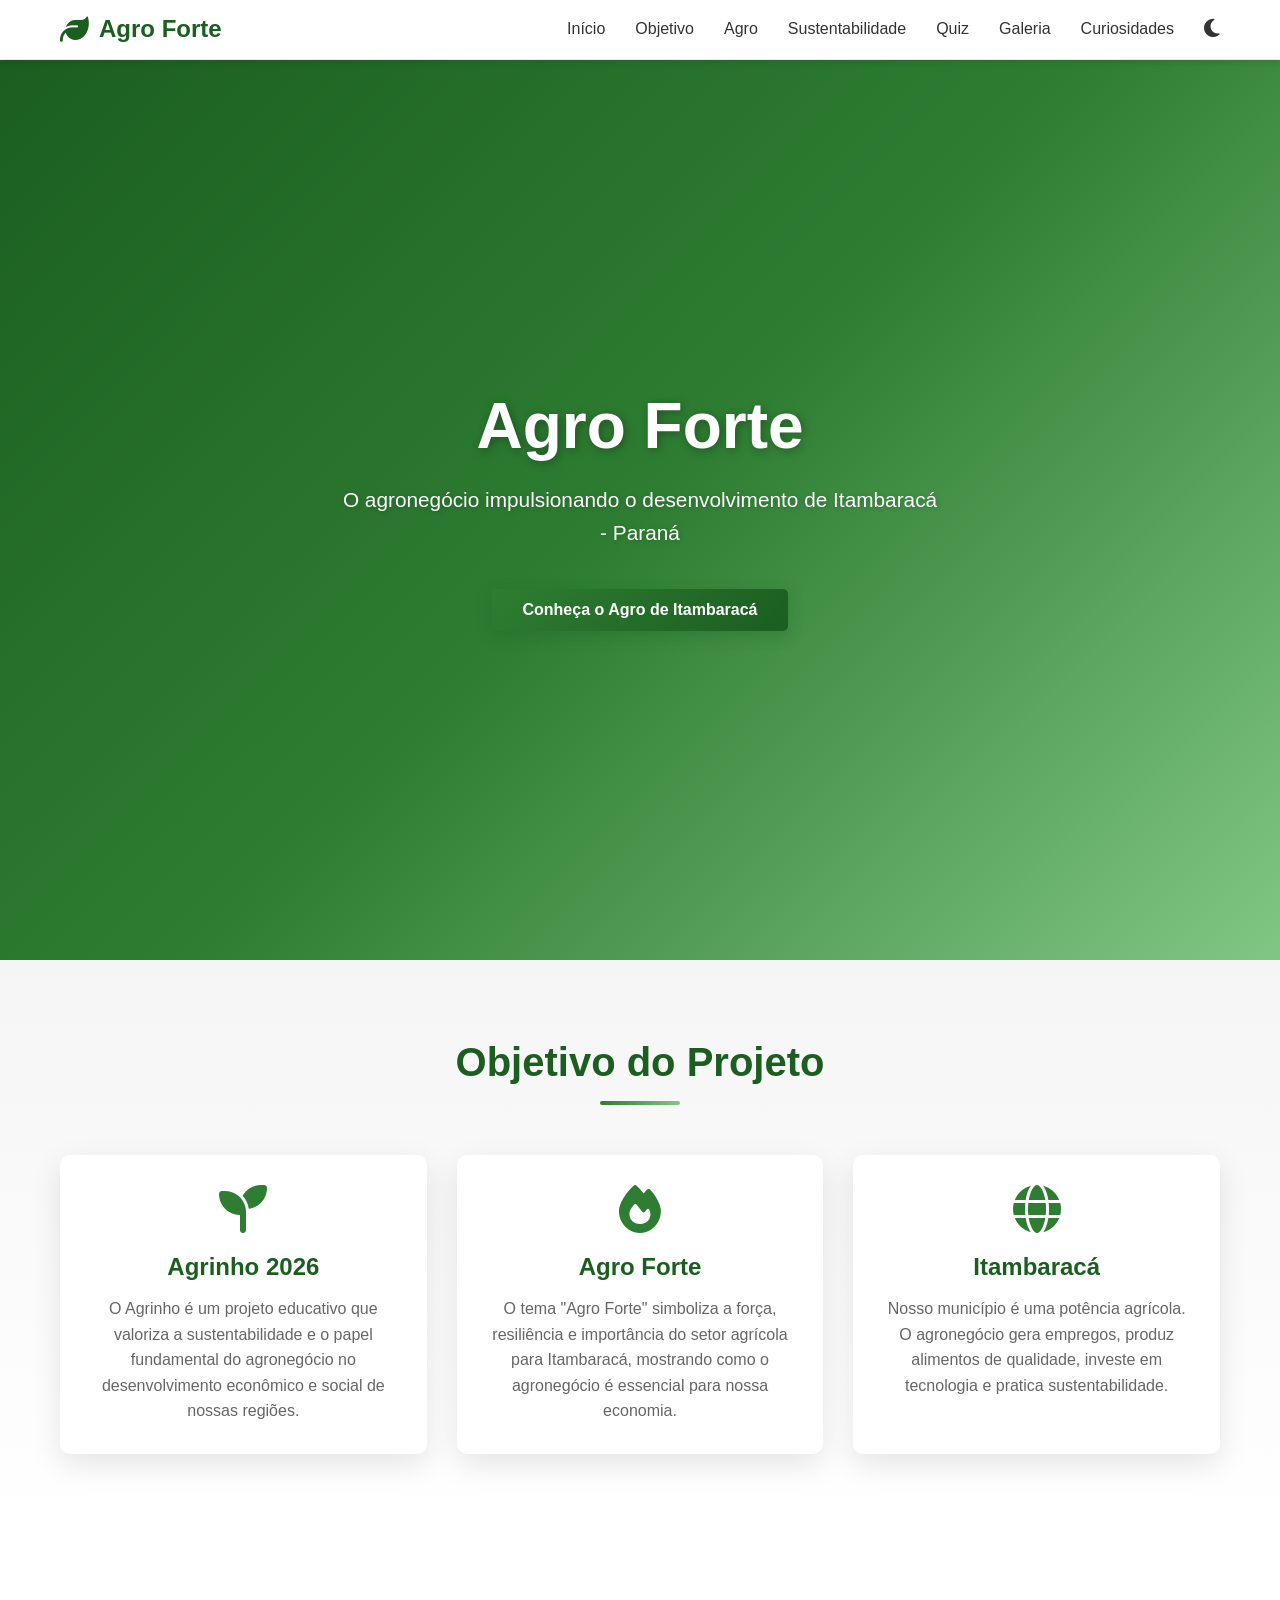
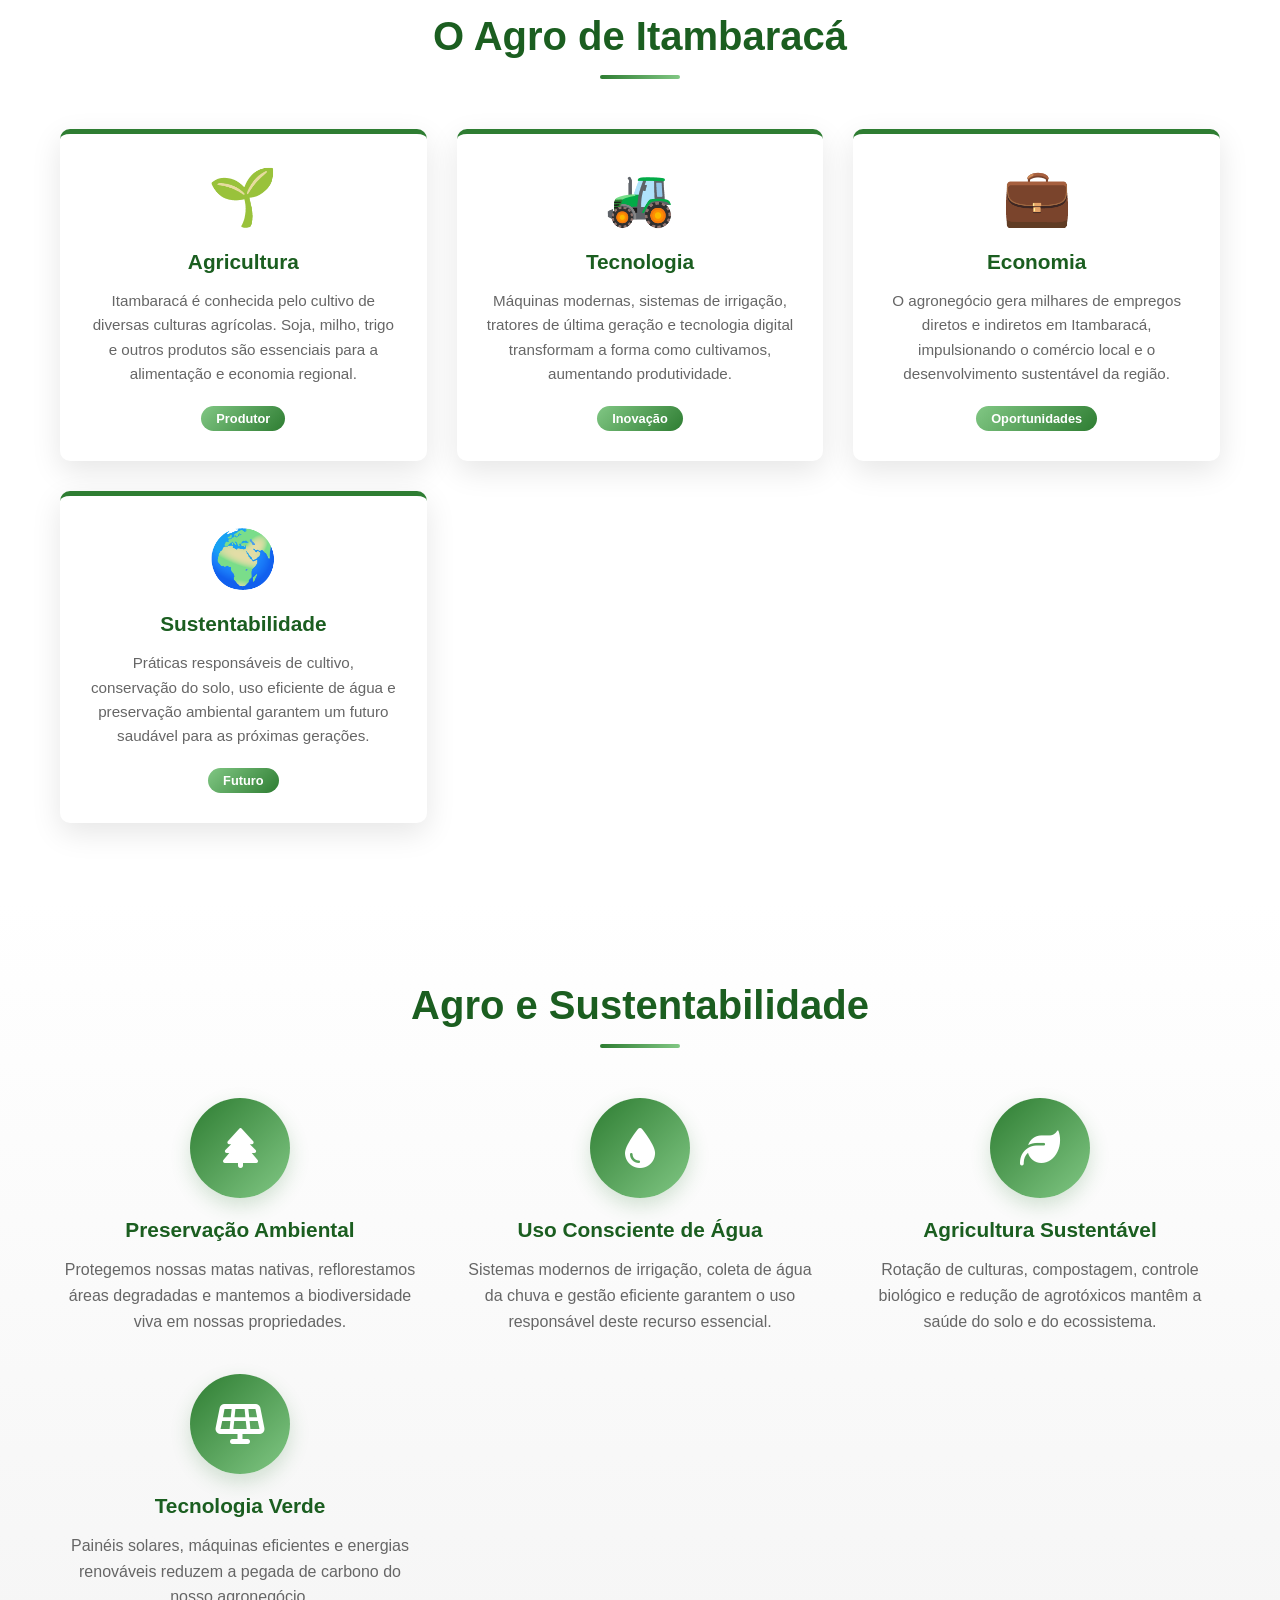
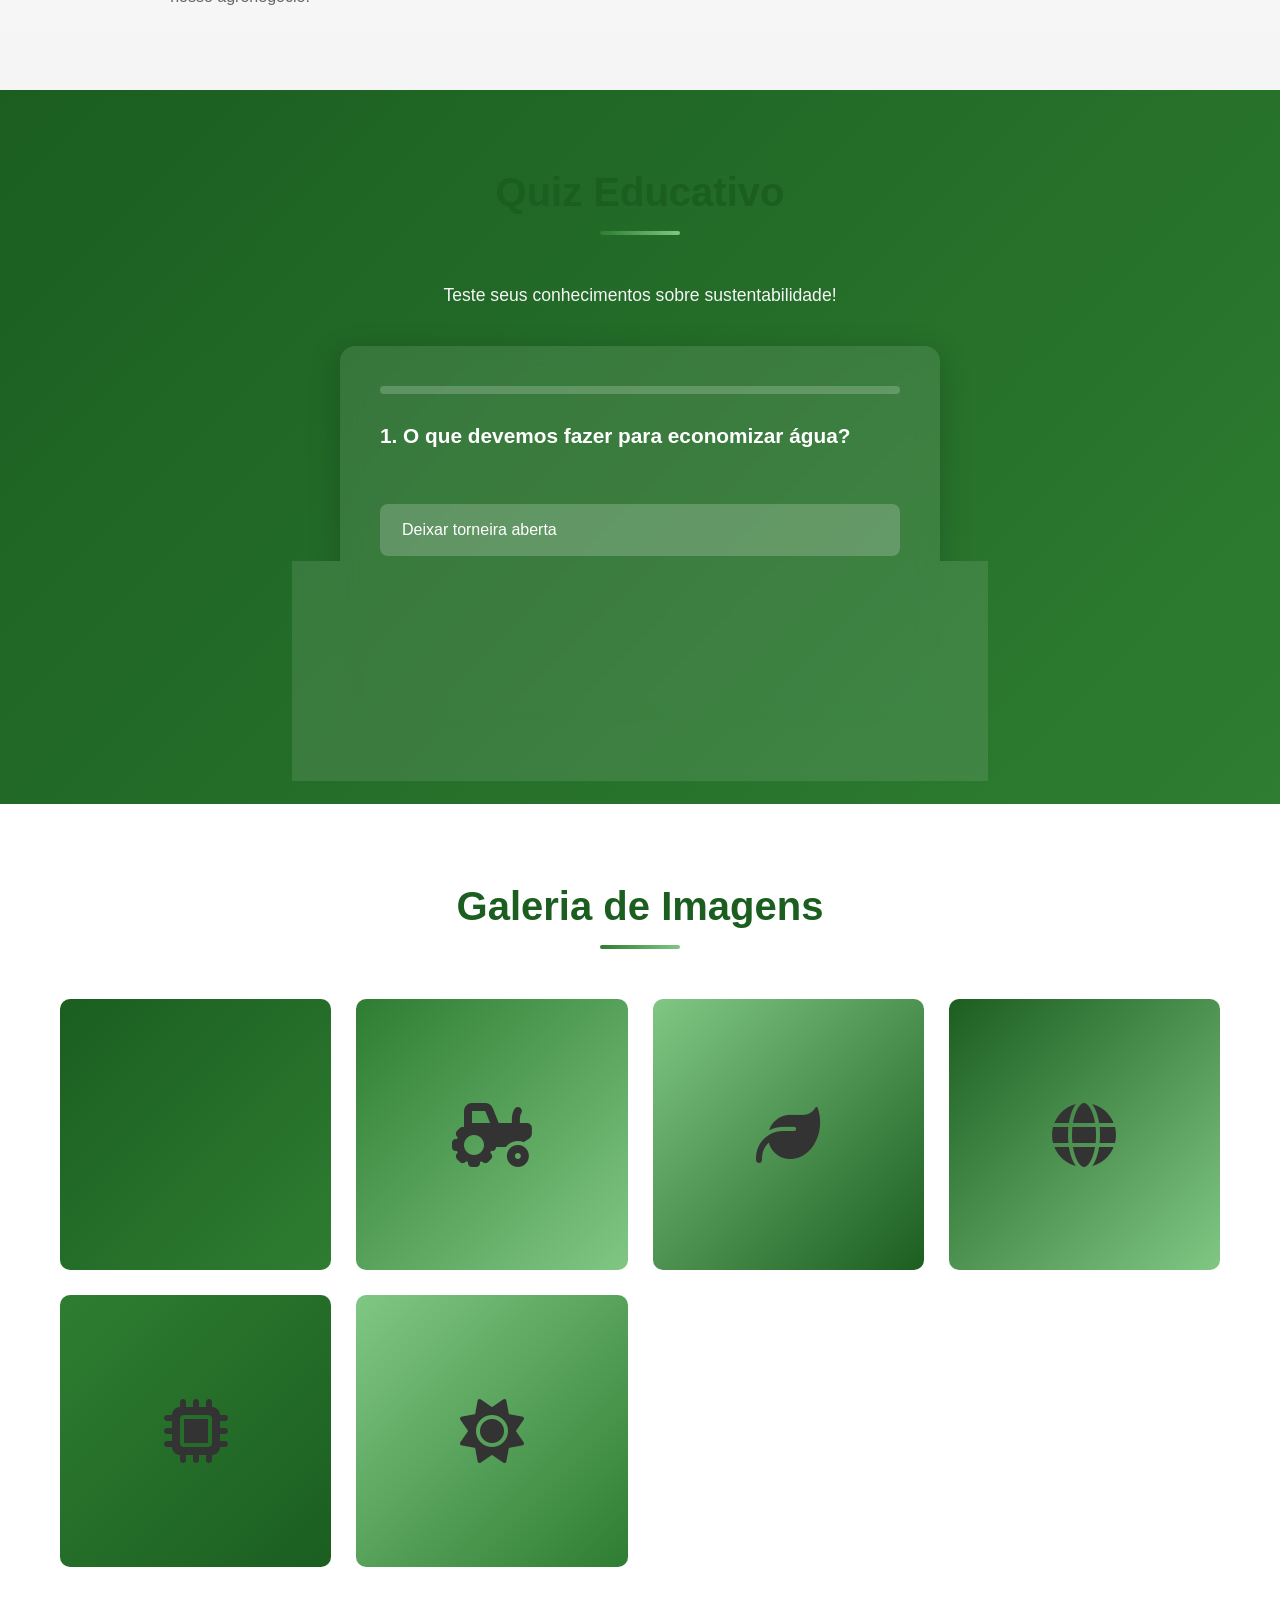
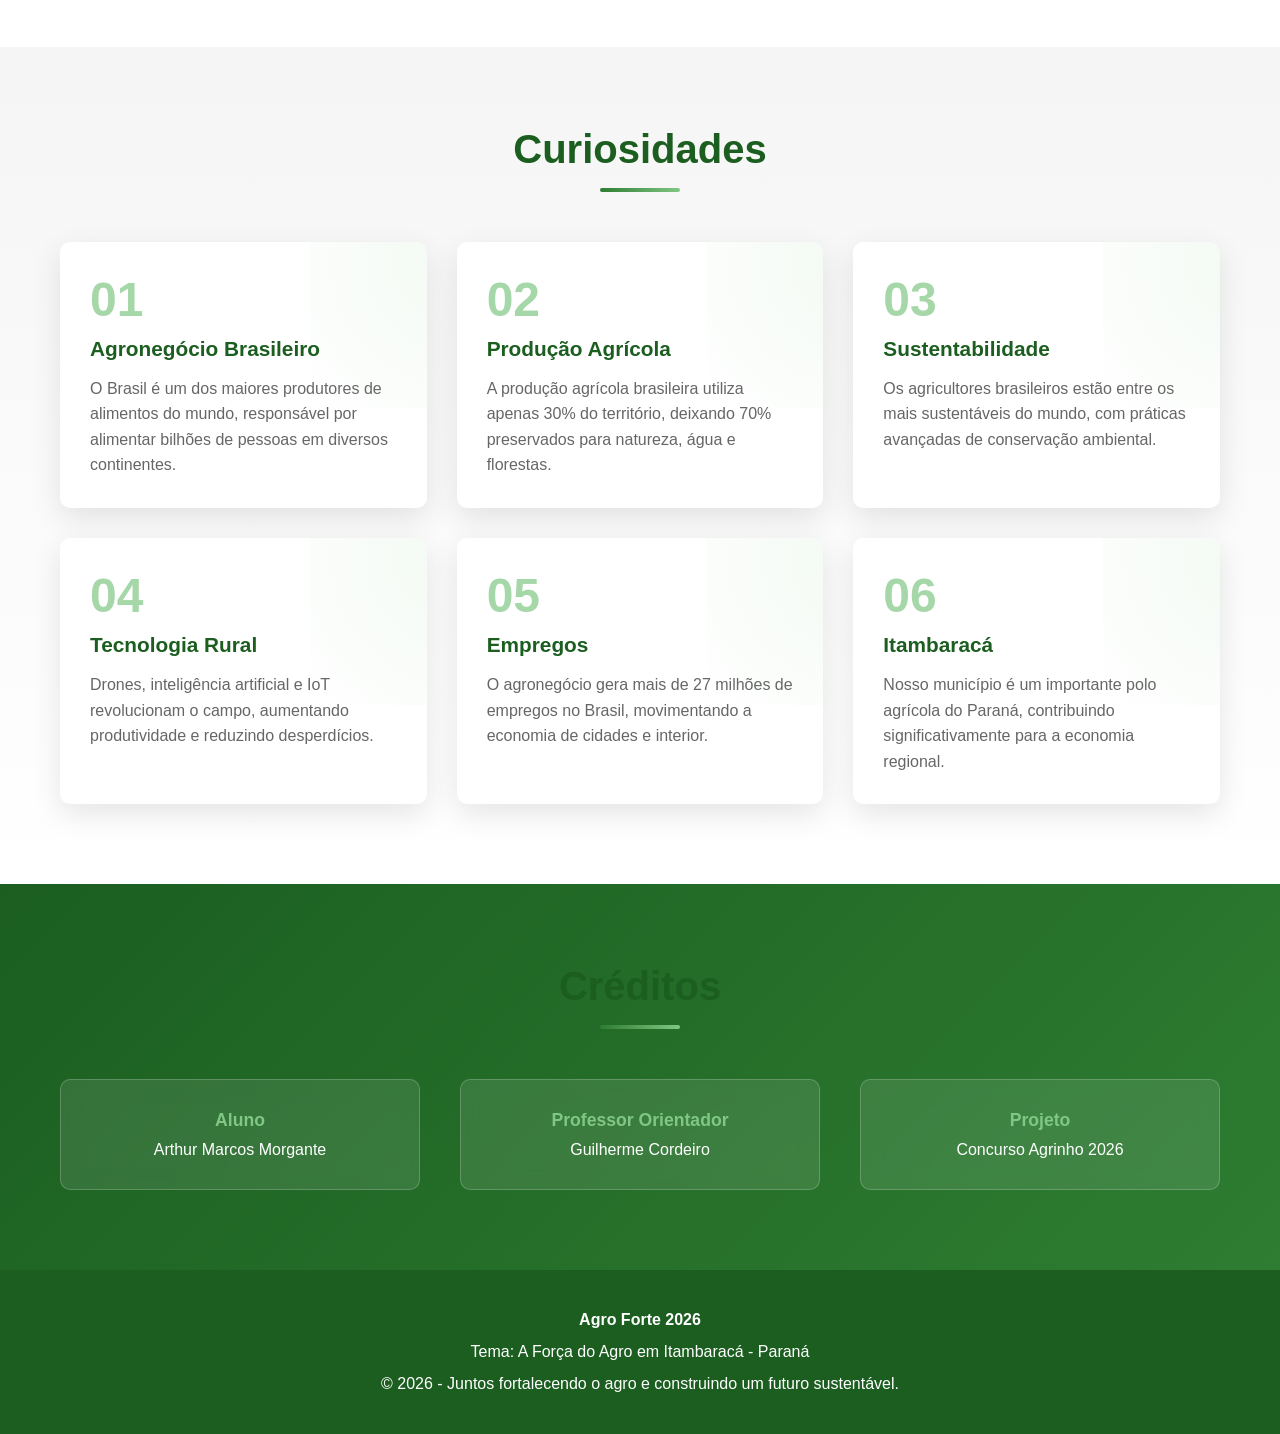
==== index.html @ 978989b5 "Criar HTML da página principal do projeto Agro Forte" ====
<!DOCTYPE html>
<html lang="pt-BR">
<head>
    <meta charset="UTF-8">
    <meta name="viewport" content="width=device-width, initial-scale=1.0">
    <title>Agro Forte - Projeto Agrinho 2026</title>
    <link rel="stylesheet" href="styles.css">
    <link rel="stylesheet" href="https://cdnjs.cloudflare.com/ajax/libs/font-awesome/6.4.0/css/all.min.css">
</head>
<body>
    <!-- Header/Navbar -->
    <header class="header">
        <div class="container">
            <div class="logo">
                <i class="fas fa-leaf"></i>
                <span>Agro Forte</span>
            </div>
            <nav class="nav">
                <button class="menu-toggle" id="menuToggle">
                    <i class="fas fa-bars"></i>
                </button>
                <ul class="nav-menu" id="navMenu">
                    <li><a href="#hero">Início</a></li>
                    <li><a href="#objetivo">Objetivo</a></li>
                    <li><a href="#cards">Agro</a></li>
                    <li><a href="#sustentabilidade">Sustentabilidade</a></li>
                    <li><a href="#quiz">Quiz</a></li>
                    <li><a href="#galeria">Galeria</a></li>
                    <li><a href="#curiosidades">Curiosidades</a></li>
                    <li><button class="theme-toggle" id="themeToggle">
                        <i class="fas fa-moon"></i>
                    </button></li>
                </ul>
            </nav>
        </div>
    </header>

    <!-- Hero Section -->
    <section id="hero" class="hero">
        <div class="parallax-bg" id="parallaxBg"></div>
        <div class="hero-content">
            <h1 class="hero-title animate-in">Agro Forte</h1>
            <p class="hero-subtitle animate-in">O agronegócio impulsionando o desenvolvimento de Itambaracá - Paraná</p>
            <button class="btn btn-primary" id="scrollBtn">Conheça o Agro de Itambaracá</button>
        </div>
    </section>

    <!-- Objetivo Section -->
    <section id="objetivo" class="section objetivo-section">
        <div class="container">
            <h2 class="section-title">Objetivo do Projeto</h2>
            <div class="objetivo-content">
                <div class="objetivo-card fade-in-up">
                    <i class="fas fa-seedling"></i>
                    <h3>Agrinho 2026</h3>
                    <p>O Agrinho é um projeto educativo que valoriza a sustentabilidade e o papel fundamental do agronegócio no desenvolvimento econômico e social de nossas regiões.</p>
                </div>
                <div class="objetivo-card fade-in-up" style="animation-delay: 0.2s;">
                    <i class="fas fa-fire"></i>
                    <h3>Agro Forte</h3>
                    <p>O tema "Agro Forte" simboliza a força, resiliência e importância do setor agrícola para Itambaracá, mostrando como o agronegócio é essencial para nossa economia.</p>
                </div>
                <div class="objetivo-card fade-in-up" style="animation-delay: 0.4s;">
                    <i class="fas fa-globe"></i>
                    <h3>Itambaracá</h3>
                    <p>Nosso município é uma potência agrícola. O agronegócio gera empregos, produz alimentos de qualidade, investe em tecnologia e pratica sustentabilidade.</p>
                </div>
            </div>
        </div>
    </section>

    <!-- Cards Agro Section -->
    <section id="cards" class="section cards-section">
        <div class="container">
            <h2 class="section-title">O Agro de Itambaracá</h2>
            <div class="cards-grid">
                <div class="card fade-in-up">
                    <div class="card-icon">🌱</div>
                    <h3>Agricultura</h3>
                    <p>Itambaracá é conhecida pelo cultivo de diversas culturas agrícolas. Soja, milho, trigo e outros produtos são essenciais para a alimentação e economia regional.</p>
                    <div class="card-footer">
                        <span class="badge">Produtor</span>
                    </div>
                </div>

                <div class="card fade-in-up" style="animation-delay: 0.1s;">
                    <div class="card-icon">🚜</div>
                    <h3>Tecnologia</h3>
                    <p>Máquinas modernas, sistemas de irrigação, tratores de última geração e tecnologia digital transformam a forma como cultivamos, aumentando produtividade.</p>
                    <div class="card-footer">
                        <span class="badge">Inovação</span>
                    </div>
                </div>

                <div class="card fade-in-up" style="animation-delay: 0.2s;">
                    <div class="card-icon">💼</div>
                    <h3>Economia</h3>
                    <p>O agronegócio gera milhares de empregos diretos e indiretos em Itambaracá, impulsionando o comércio local e o desenvolvimento sustentável da região.</p>
                    <div class="card-footer">
                        <span class="badge">Oportunidades</span>
                    </div>
                </div>

                <div class="card fade-in-up" style="animation-delay: 0.3s;">
                    <div class="card-icon">🌍</div>
                    <h3>Sustentabilidade</h3>
                    <p>Práticas responsáveis de cultivo, conservação do solo, uso eficiente de água e preservação ambiental garantem um futuro saudável para as próximas gerações.</p>
                    <div class="card-footer">
                        <span class="badge">Futuro</span>
                    </div>
                </div>
            </div>
        </div>
    </section>

    <!-- Sustentabilidade Section -->
    <section id="sustentabilidade" class="section sustentabilidade-section">
        <div class="container">
            <h2 class="section-title">Agro e Sustentabilidade</h2>
            <div class="sustentabilidade-content">
                <div class="sustent-item fade-in-up">
                    <div class="sustent-icon">
                        <i class="fas fa-tree"></i>
                    </div>
                    <h3>Preservação Ambiental</h3>
                    <p>Protegemos nossas matas nativas, reflorestamos áreas degradadas e mantemos a biodiversidade viva em nossas propriedades.</p>
                </div>

                <div class="sustent-item fade-in-up" style="animation-delay: 0.1s;">
                    <div class="sustent-icon">
                        <i class="fas fa-droplet"></i>
                    </div>
                    <h3>Uso Consciente de Água</h3>
                    <p>Sistemas modernos de irrigação, coleta de água da chuva e gestão eficiente garantem o uso responsável deste recurso essencial.</p>
                </div>

                <div class="sustent-item fade-in-up" style="animation-delay: 0.2s;">
                    <div class="sustent-icon">
                        <i class="fas fa-leaf"></i>
                    </div>
                    <h3>Agricultura Sustentável</h3>
                    <p>Rotação de culturas, compostagem, controle biológico e redução de agrotóxicos mantêm a saúde do solo e do ecossistema.</p>
                </div>

                <div class="sustent-item fade-in-up" style="animation-delay: 0.3s;">
                    <div class="sustent-icon">
                        <i class="fas fa-solar-panel"></i>
                    </div>
                    <h3>Tecnologia Verde</h3>
                    <p>Painéis solares, máquinas eficientes e energias renováveis reduzem a pegada de carbono do nosso agronegócio.</p>
                </div>
            </div>
        </div>
    </section>

    <!-- Quiz Section -->
    <section id="quiz" class="section quiz-section">
        <div class="container">
            <h2 class="section-title">Quiz Educativo</h2>
            <p class="quiz-subtitle">Teste seus conhecimentos sobre sustentabilidade!</p>
            
            <div class="quiz-container" id="quizContainer">
                <div class="quiz-progress">
                    <div class="progress-bar" id="progressBar"></div>
                </div>
                
                <div class="quiz-content">
                    <div id="quizQuestion" class="quiz-question"></div>
                    <div id="quizOptions" class="quiz-options"></div>
                </div>

                <div id="quizResult" class="quiz-result hidden">
                    <h3>Parabéns! 🎉</h3>
                    <p class="result-score" id="resultScore"></p>
                    <p class="result-message" id="resultMessage"></p>
                    <button class="btn btn-primary" onclick="resetQuiz()">Refazer Quiz</button>
                </div>
            </div>
        </div>
    </section>

    <!-- Galeria Section -->
    <section id="galeria" class="section galeria-section">
        <div class="container">
            <h2 class="section-title">Galeria de Imagens</h2>
            <div class="galeria-grid">
                <div class="galeria-item fade-in-up">
                    <div class="galeria-image" style="background: linear-gradient(135deg, #1B5E20 0%, #2E7D32 100%);">
                        <i class="fas fa-wheat"></i>
                    </div>
                    <p>Campos de Agricultura</p>
                </div>

                <div class="galeria-item fade-in-up" style="animation-delay: 0.1s;">
                    <div class="galeria-image" style="background: linear-gradient(135deg, #2E7D32 0%, #81C784 100%);">
                        <i class="fas fa-tractor"></i>
                    </div>
                    <p>Máquinas Modernas</p>
                </div>

                <div class="galeria-item fade-in-up" style="animation-delay: 0.2s;">
                    <div class="galeria-image" style="background: linear-gradient(135deg, #81C784 0%, #1B5E20 100%);">
                        <i class="fas fa-leaf"></i>
                    </div>
                    <p>Plantações Verdes</p>
                </div>

                <div class="galeria-item fade-in-up" style="animation-delay: 0.3s;">
                    <div class="galeria-image" style="background: linear-gradient(135deg, #1B5E20 0%, #81C784 100%);">
                        <i class="fas fa-globe"></i>
                    </div>
                    <p>Sustentabilidade</p>
                </div>

                <div class="galeria-item fade-in-up" style="animation-delay: 0.4s;">
                    <div class="galeria-image" style="background: linear-gradient(135deg, #2E7D32 0%, #1B5E20 100%);">
                        <i class="fas fa-microchip"></i>
                    </div>
                    <p>Tecnologia Rural</p>
                </div>

                <div class="galeria-item fade-in-up" style="animation-delay: 0.5s;">
                    <div class="galeria-image" style="background: linear-gradient(135deg, #81C784 0%, #2E7D32 100%);">
                        <i class="fas fa-sun"></i>
                    </div>
                    <p>Energia Renovável</p>
                </div>
            </div>
        </div>
    </section>

    <!-- Curiosidades Section -->
    <section id="curiosidades" class="section curiosidades-section">
        <div class="container">
            <h2 class="section-title">Curiosidades</h2>
            <div class="curiosidades-grid">
                <div class="curiosidade-card fade-in-up">
                    <div class="curiosidade-number">01</div>
                    <h3>Agronegócio Brasileiro</h3>
                    <p>O Brasil é um dos maiores produtores de alimentos do mundo, responsável por alimentar bilhões de pessoas em diversos continentes.</p>
                </div>

                <div class="curiosidade-card fade-in-up" style="animation-delay: 0.1s;">
                    <div class="curiosidade-number">02</div>
                    <h3>Produção Agrícola</h3>
                    <p>A produção agrícola brasileira utiliza apenas 30% do território, deixando 70% preservados para natureza, água e florestas.</p>
                </div>

                <div class="curiosidade-card fade-in-up" style="animation-delay: 0.2s;">
                    <div class="curiosidade-number">03</div>
                    <h3>Sustentabilidade</h3>
                    <p>Os agricultores brasileiros estão entre os mais sustentáveis do mundo, com práticas avançadas de conservação ambiental.</p>
                </div>

                <div class="curiosidade-card fade-in-up" style="animation-delay: 0.3s;">
                    <div class="curiosidade-number">04</div>
                    <h3>Tecnologia Rural</h3>
                    <p>Drones, inteligência artificial e IoT revolucionam o campo, aumentando produtividade e reduzindo desperdícios.</p>
                </div>

                <div class="curiosidade-card fade-in-up" style="animation-delay: 0.4s;">
                    <div class="curiosidade-number">05</div>
                    <h3>Empregos</h3>
                    <p>O agronegócio gera mais de 27 milhões de empregos no Brasil, movimentando a economia de cidades e interior.</p>
                </div>

                <div class="curiosidade-card fade-in-up" style="animation-delay: 0.5s;">
                    <div class="curiosidade-number">06</div>
                    <h3>Itambaracá</h3>
                    <p>Nosso município é um importante polo agrícola do Paraná, contribuindo significativamente para a economia regional.</p>
                </div>
            </div>
        </div>
    </section>

    <!-- Créditos Section -->
    <section id="creditos" class="section creditos-section">
        <div class="container">
            <h2 class="section-title">Créditos</h2>
            <div class="creditos-content">
                <div class="credito-item">
                    <h4>Aluno</h4>
                    <p>Arthur Marcos Morgante</p>
                </div>
                <div class="credito-item">
                    <h4>Professor Orientador</h4>
                    <p>Guilherme Cordeiro</p>
                </div>
                <div class="credito-item">
                    <h4>Projeto</h4>
                    <p>Concurso Agrinho 2026</p>
                </div>
            </div>
        </div>
    </section>

    <!-- Footer -->
    <footer class="footer">
        <div class="container">
            <div class="footer-content">
                <p><strong>Agro Forte 2026</strong></p>
                <p>Tema: A Força do Agro em Itambaracá - Paraná</p>
                <p>© 2026 - Juntos fortalecendo o agro e construindo um futuro sustentável.</p>
            </div>
        </div>
    </footer>

    <!-- Back to Top Button -->
    <button class="back-to-top" id="backToTopBtn">
        <i class="fas fa-arrow-up"></i>
    </button>

    <script src="script.js"></script>
</body>
</html>
---- styles.css ----
/* ======================== */
/* VARIÁVEIS E RESET */
/* ======================== */

:root {
    --color-dark-green: #1B5E20;
    --color-medium-green: #2E7D32;
    --color-light-green: #81C784;
    --color-white: #FFFFFF;
    --color-light-gray: #F5F5F5;
    --color-dark-gray: #333333;
    --color-text: #333333;
    --transition: all 0.3s ease;
    --shadow: 0 10px 30px rgba(0, 0, 0, 0.1);
    --shadow-hover: 0 15px 40px rgba(0, 0, 0, 0.15);
}

/* Dark Mode */
body.dark-mode {
    --color-dark-gray: #FFFFFF;
    --color-text: #FFFFFF;
    --color-light-gray: #1A1A1A;
    background-color: #0D0D0D;
    color: #FFFFFF;
}

* {
    margin: 0;
    padding: 0;
    box-sizing: border-box;
}

html {
    scroll-behavior: smooth;
}

body {
    font-family: 'Segoe UI', Tahoma, Geneva, Verdana, sans-serif;
    background-color: var(--color-white);
    color: var(--color-text);
    transition: background-color 0.3s ease;
}

/* ======================== */
/* LAYOUT GERAL */
/* ======================== */

.container {
    max-width: 1200px;
    margin: 0 auto;
    padding: 0 20px;
}

.section {
    padding: 80px 0;
}

.section-title {
    font-size: 2.5rem;
    color: var(--color-dark-green);
    text-align: center;
    margin-bottom: 50px;
    font-weight: 700;
    position: relative;
    padding-bottom: 20px;
}

.section-title::after {
    content: '';
    position: absolute;
    bottom: 0;
    left: 50%;
    transform: translateX(-50%);
    width: 80px;
    height: 4px;
    background: linear-gradient(90deg, var(--color-medium-green), var(--color-light-green));
    border-radius: 2px;
}

body.dark-mode .section-title {
    color: var(--color-light-green);
}

/* ======================== */
/* HEADER/NAVBAR */
/* ======================== */

.header {
    position: fixed;
    top: 0;
    left: 0;
    right: 0;
    background: var(--color-white);
    box-shadow: 0 4px 6px rgba(0, 0, 0, 0.1);
    z-index: 1000;
    transition: var(--transition);
}

body.dark-mode .header {
    background: #1A1A1A;
    color: var(--color-white);
}

.header .container {
    display: flex;
    justify-content: space-between;
    align-items: center;
    padding: 15px 20px;
}

.logo {
    display: flex;
    align-items: center;
    gap: 10px;
    font-size: 1.5rem;
    font-weight: 700;
    color: var(--color-dark-green);
    text-decoration: none;
}

body.dark-mode .logo {
    color: var(--color-light-green);
}

.logo i {
    font-size: 1.8rem;
}

.nav {
    display: flex;
    align-items: center;
}

.nav-menu {
    display: flex;
    list-style: none;
    gap: 30px;
    align-items: center;
}

.nav-menu a {
    text-decoration: none;
    color: var(--color-text);
    font-weight: 500;
    transition: var(--transition);
    position: relative;
}

.nav-menu a::after {
    content: '';
    position: absolute;
    bottom: -5px;
    left: 0;
    width: 0;
    height: 2px;
    background: var(--color-medium-green);
    transition: width 0.3s ease;
}

.nav-menu a:hover::after {
    width: 100%;
}

.menu-toggle {
    display: none;
    background: none;
    border: none;
    font-size: 1.5rem;
    cursor: pointer;
    color: var(--color-text);
}

.theme-toggle {
    background: none;
    border: none;
    font-size: 1.3rem;
    cursor: pointer;
    color: var(--color-text);
    transition: var(--transition);
}

.theme-toggle:hover {
    color: var(--color-medium-green);
    transform: rotate(20deg);
}

/* ======================== */
/* RESPONSIVO - MENU */
/* ======================== */

@media (max-width: 768px) {
    .menu-toggle {
        display: block;
    }

    .nav-menu {
        position: absolute;
        top: 100%;
        left: 0;
        right: 0;
        flex-direction: column;
        background: var(--color-white);
        gap: 0;
        max-height: 0;
        overflow: hidden;
        transition: max-height 0.3s ease;
    }

    body.dark-mode .nav-menu {
        background: #1A1A1A;
    }

    .nav-menu.active {
        max-height: 400px;
    }

    .nav-menu li {
        padding: 15px 20px;
        width: 100%;
    }

    .nav-menu a::after {
        display: none;
    }

    .nav-menu li:hover {
        background: var(--color-light-gray);
    }

    body.dark-mode .nav-menu li:hover {
        background: #2A2A2A;
    }
}

/* ======================== */
/* HERO SECTION */
/* ======================== */

.hero {
    position: relative;
    height: 100vh;
    display: flex;
    align-items: center;
    justify-content: center;
    overflow: hidden;
    margin-top: 60px;
}

.parallax-bg {
    position: absolute;
    top: 0;
    left: 0;
    right: 0;
    bottom: 0;
    background: linear-gradient(135deg, var(--color-dark-green) 0%, var(--color-medium-green) 50%, var(--color-light-green) 100%);
    z-index: 1;
}

.hero::before {
    content: '';
    position: absolute;
    top: 0;
    left: 0;
    right: 0;
    bottom: 0;
    background: url('data:image/svg+xml,<svg xmlns="http://www.w3.org/2000/svg" viewBox="0 0 1200 600"><defs><pattern id="grid" width="40" height="40" patternUnits="userSpaceOnUse"><path d="M 40 0 L 0 0 0 40" fill="none" stroke="rgba(255,255,255,0.1)" stroke-width="1"/></pattern></pattern></defs><rect width="1200" height="600" fill="url(%23grid)"/></svg>');
    z-index: 1;
}

.hero-content {
    position: relative;
    z-index: 2;
    text-align: center;
    color: var(--color-white);
    animation: fadeInUp 0.8s ease forwards;
}

.hero-title {
    font-size: 4rem;
    font-weight: 800;
    margin-bottom: 20px;
    text-shadow: 2px 2px 10px rgba(0, 0, 0, 0.3);
}

.hero-subtitle {
    font-size: 1.3rem;
    margin-bottom: 40px;
    max-width: 600px;
    margin-left: auto;
    margin-right: auto;
    line-height: 1.6;
    text-shadow: 1px 1px 5px rgba(0, 0, 0, 0.2);
}

@media (max-width: 768px) {
    .hero {
        margin-top: 60px;
        height: 80vh;
    }

    .hero-title {
        font-size: 2.5rem;
    }

    .hero-subtitle {
        font-size: 1rem;
    }
}

/* ======================== */
/* BOTÕES */
/* ======================== */

.btn {
    padding: 12px 30px;
    border: none;
    border-radius: 5px;
    font-size: 1rem;
    font-weight: 600;
    cursor: pointer;
    transition: var(--transition);
    text-decoration: none;
    display: inline-block;
}

.btn-primary {
    background: linear-gradient(135deg, var(--color-medium-green), var(--color-dark-green));
    color: var(--color-white);
    box-shadow: 0 4px 15px rgba(27, 94, 32, 0.3);
}

.btn-primary:hover {
    transform: translateY(-3px);
    box-shadow: 0 6px 20px rgba(27, 94, 32, 0.4);
}

.btn-primary:active {
    transform: translateY(-1px);
}

/* ======================== */
/* ANIMAÇÕES */
/* ======================== */

@keyframes fadeInUp {
    from {
        opacity: 0;
        transform: translateY(30px);
    }
    to {
        opacity: 1;
        transform: translateY(0);
    }
}

@keyframes fadeInDown {
    from {
        opacity: 0;
        transform: translateY(-30px);
    }
    to {
        opacity: 1;
        transform: translateY(0);
    }
}

@keyframes slideInLeft {
    from {
        opacity: 0;
        transform: translateX(-50px);
    }
    to {
        opacity: 1;
        transform: translateX(0);
    }
}

@keyframes slideInRight {
    from {
        opacity: 0;
        transform: translateX(50px);
    }
    to {
        opacity: 1;
        transform: translateX(0);
    }
}

@keyframes float {
    0%, 100% {
        transform: translateY(0px);
    }
    50% {
        transform: translateY(-20px);
    }
}

@keyframes scaleIn {
    from {
        opacity: 0;
        transform: scale(0.9);
    }
    to {
        opacity: 1;
        transform: scale(1);
    }
}

.animate-in {
    animation: fadeInUp 0.8s ease forwards;
}

.fade-in-up {
    opacity: 0;
    animation: fadeInUp 0.6s ease forwards;
}

/* ======================== */
/* OBJETIVO SECTION */
/* ======================== */

.objetivo-section {
    background: linear-gradient(180deg, var(--color-light-gray), var(--color-white));
}

body.dark-mode .objetivo-section {
    background: linear-gradient(180deg, #0D0D0D, #1A1A1A);
}

.objetivo-content {
    display: grid;
    grid-template-columns: repeat(auto-fit, minmax(300px, 1fr));
    gap: 30px;
}

.objetivo-card {
    background: var(--color-white);
    padding: 30px;
    border-radius: 10px;
    text-align: center;
    box-shadow: var(--shadow);
    transition: var(--transition);
}

body.dark-mode .objetivo-card {
    background: #1A1A1A;
    color: var(--color-white);
}

.objetivo-card:hover {
    transform: translateY(-10px);
    box-shadow: var(--shadow-hover);
}

.objetivo-card i {
    font-size: 3rem;
    color: var(--color-medium-green);
    margin-bottom: 20px;
    display: block;
}

.objetivo-card h3 {
    font-size: 1.5rem;
    margin-bottom: 15px;
    color: var(--color-dark-green);
}

body.dark-mode .objetivo-card h3 {
    color: var(--color-light-green);
}

.objetivo-card p {
    line-height: 1.6;
    color: #666;
}

body.dark-mode .objetivo-card p {
    color: #AAA;
}

/* ======================== */
/* CARDS SECTION */
/* ======================== */

.cards-grid {
    display: grid;
    grid-template-columns: repeat(auto-fit, minmax(280px, 1fr));
    gap: 30px;
}

.card {
    background: var(--color-white);
    border-radius: 10px;
    padding: 30px;
    text-align: center;
    box-shadow: var(--shadow);
    transition: var(--transition);
    border-top: 5px solid var(--color-medium-green);
}

body.dark-mode .card {
    background: #1A1A1A;
    color: var(--color-white);
}

.card:hover {
    transform: translateY(-15px);
    box-shadow: var(--shadow-hover);
    border-top-color: var(--color-light-green);
}

.card-icon {
    font-size: 3.5rem;
    margin-bottom: 20px;
    display: block;
}

.card h3 {
    font-size: 1.3rem;
    margin-bottom: 15px;
    color: var(--color-dark-green);
}

body.dark-mode .card h3 {
    color: var(--color-light-green);
}

.card p {
    line-height: 1.6;
    color: #666;
    margin-bottom: 20px;
    font-size: 0.95rem;
}

body.dark-mode .card p {
    color: #AAA;
}

.card-footer {
    display: flex;
    justify-content: center;
    gap: 10px;
}

.badge {
    display: inline-block;
    background: linear-gradient(135deg, var(--color-light-green), var(--color-medium-green));
    color: white;
    padding: 5px 15px;
    border-radius: 20px;
    font-size: 0.8rem;
    font-weight: 600;
}

/* ======================== */
/* SUSTENTABILIDADE SECTION */
/* ======================== */

.sustentabilidade-section {
    background: linear-gradient(180deg, var(--color-white), var(--color-light-gray));
}

body.dark-mode .sustentabilidade-section {
    background: linear-gradient(180deg, #1A1A1A, #0D0D0D);
}

.sustentabilidade-content {
    display: grid;
    grid-template-columns: repeat(auto-fit, minmax(280px, 1fr));
    gap: 40px;
}

.sustent-item {
    text-align: center;
}

.sustent-icon {
    width: 100px;
    height: 100px;
    background: linear-gradient(135deg, var(--color-medium-green), var(--color-light-green));
    border-radius: 50%;
    display: flex;
    align-items: center;
    justify-content: center;
    margin: 0 auto 20px;
    box-shadow: 0 8px 20px rgba(46, 125, 50, 0.2);
    transition: var(--transition);
}

.sustent-item:hover .sustent-icon {
    transform: scale(1.1) rotateY(360deg);
    box-shadow: 0 10px 30px rgba(46, 125, 50, 0.3);
}

.sustent-icon i {
    font-size: 2.5rem;
    color: var(--color-white);
}

.sustent-item h3 {
    font-size: 1.3rem;
    margin-bottom: 15px;
    color: var(--color-dark-green);
}

body.dark-mode .sustent-item h3 {
    color: var(--color-light-green);
}

.sustent-item p {
    line-height: 1.6;
    color: #666;
}

body.dark-mode .sustent-item p {
    color: #AAA;
}

/* ======================== */
/* QUIZ SECTION */
/* ======================== */

.quiz-section {
    background: linear-gradient(135deg, var(--color-dark-green) 0%, var(--color-medium-green) 100%);
    color: var(--color-white);
}

.quiz-subtitle {
    color: var(--color-light-gray);
    text-align: center;
    font-size: 1.1rem;
    margin-bottom: 40px;
}

.quiz-container {
    max-width: 600px;
    margin: 0 auto;
    background: rgba(255, 255, 255, 0.1);
    backdrop-filter: blur(10px);
    padding: 40px;
    border-radius: 15px;
    box-shadow: 0 8px 32px rgba(0, 0, 0, 0.2);
}

.quiz-progress {
    margin-bottom: 30px;
    height: 8px;
    background: rgba(255, 255, 255, 0.2);
    border-radius: 10px;
    overflow: hidden;
}

.progress-bar {
    height: 100%;
    background: linear-gradient(90deg, var(--color-light-green), var(--color-white));
    width: 0%;
    transition: width 0.3s ease;
}

.quiz-question {
    font-size: 1.3rem;
    margin-bottom: 30px;
    font-weight: 600;
    min-height: 50px;
}

.quiz-options {
    display: flex;
    flex-direction: column;
    gap: 12px;
}

.quiz-option {
    background: rgba(255, 255, 255, 0.2);
    border: 2px solid transparent;
    padding: 15px 20px;
    border-radius: 8px;
    cursor: pointer;
    transition: var(--transition);
    color: var(--color-white);
    text-align: left;
    font-size: 1rem;
}

.quiz-option:hover {
    background: rgba(255, 255, 255, 0.3);
    transform: translateX(5px);
}

.quiz-option.selected {
    background: rgba(255, 255, 255, 0.4);
    border-color: var(--color-light-green);
}

.quiz-option.correct {
    background: rgba(129, 199, 132, 0.3);
    border-color: var(--color-light-green);
}

.quiz-option.incorrect {
    background: rgba(244, 67, 54, 0.3);
    border-color: #f44336;
}

.quiz-result {
    text-align: center;
    animation: scaleIn 0.5s ease;
}

.quiz-result.hidden {
    display: none;
}

.quiz-result h3 {
    font-size: 2rem;
    margin-bottom: 20px;
}

.result-score {
    font-size: 2.5rem;
    font-weight: 700;
    margin-bottom: 15px;
}

.result-message {
    font-size: 1.1rem;
    margin-bottom: 30px;
    line-height: 1.6;
}

/* ======================== */
/* GALERIA SECTION */
/* ======================== */

.galeria-grid {
    display: grid;
    grid-template-columns: repeat(auto-fit, minmax(250px, 1fr));
    gap: 25px;
}

.galeria-item {
    position: relative;
    border-radius: 10px;
    overflow: hidden;
    cursor: pointer;
}

.galeria-image {
    width: 100%;
    aspect-ratio: 1;
    display: flex;
    align-items: center;
    justify-content: center;
    font-size: 4rem;
    transition: var(--transition);
    position: relative;
}

.galeria-item:hover .galeria-image {
    transform: scale(1.1);
    filter: brightness(1.2);
}

.galeria-item::after {
    content: '';
    position: absolute;
    top: 0;
    left: 0;
    right: 0;
    bottom: 0;
    background: rgba(0, 0, 0, 0.5);
    opacity: 0;
    transition: var(--transition);
}

.galeria-item:hover::after {
    opacity: 1;
}

.galeria-item p {
    position: absolute;
    bottom: 20px;
    left: 20px;
    right: 20px;
    color: var(--color-white);
    font-weight: 600;
    font-size: 1rem;
    opacity: 0;
    transform: translateY(10px);
    transition: var(--transition);
    z-index: 10;
}

.galeria-item:hover p {
    opacity: 1;
    transform: translateY(0);
}

/* ======================== */
/* CURIOSIDADES SECTION */
/* ======================== */

.curiosidades-section {
    background: linear-gradient(180deg, var(--color-light-gray), var(--color-white));
}

body.dark-mode .curiosidades-section {
    background: linear-gradient(180deg, #0D0D0D, #1A1A1A);
}

.curiosidades-grid {
    display: grid;
    grid-template-columns: repeat(auto-fit, minmax(300px, 1fr));
    gap: 30px;
}

.curiosidade-card {
    background: var(--color-white);
    padding: 30px;
    border-radius: 10px;
    box-shadow: var(--shadow);
    transition: var(--transition);
    position: relative;
    overflow: hidden;
}

body.dark-mode .curiosidade-card {
    background: #1A1A1A;
    color: var(--color-white);
}

.curiosidade-card::before {
    content: '';
    position: absolute;
    top: -50%;
    right: -50%;
    width: 300px;
    height: 300px;
    background: radial-gradient(circle, var(--color-light-green), transparent);
    opacity: 0.1;
    transition: var(--transition);
}

.curiosidade-card:hover {
    transform: translateY(-10px);
    box-shadow: var(--shadow-hover);
}

.curiosidade-card:hover::before {
    top: -20%;
    right: -20%;
}

.curiosidade-number {
    font-size: 3rem;
    font-weight: 800;
    color: var(--color-light-green);
    margin-bottom: 10px;
    opacity: 0.7;
}

.curiosidade-card h3 {
    font-size: 1.3rem;
    margin-bottom: 15px;
    color: var(--color-dark-green);
}

body.dark-mode .curiosidade-card h3 {
    color: var(--color-light-green);
}

.curiosidade-card p {
    line-height: 1.6;
    color: #666;
}

body.dark-mode .curiosidade-card p {
    color: #AAA;
}

/* ======================== */
/* CRÉDITOS SECTION */
/* ======================== */

.creditos-section {
    background: linear-gradient(135deg, var(--color-dark-green) 0%, var(--color-medium-green) 100%);
    color: var(--color-white);
}

.creditos-content {
    display: grid;
    grid-template-columns: repeat(auto-fit, minmax(250px, 1fr));
    gap: 40px;
    text-align: center;
}

.credito-item {
    background: rgba(255, 255, 255, 0.1);
    backdrop-filter: blur(10px);
    padding: 30px;
    border-radius: 10px;
    border: 1px solid rgba(255, 255, 255, 0.2);
    transition: var(--transition);
}

.credito-item:hover {
    background: rgba(255, 255, 255, 0.2);
    transform: translateY(-5px);
}

.credito-item h4 {
    font-size: 1.1rem;
    margin-bottom: 10px;
    color: var(--color-light-green);
}

.credito-item p {
    font-size: 1rem;
}

/* ======================== */
/* FOOTER */
/* ======================== */

.footer {
    background: var(--color-dark-green);
    color: var(--color-white);
    padding: 30px 0;
    text-align: center;
}

body.dark-mode .footer {
    background: #0D0D0D;
    border-top: 1px solid var(--color-medium-green);
}

.footer-content p {
    margin: 8px 0;
    line-height: 1.5;
}

/* ======================== */
/* BACK TO TOP */
/* ======================== */

.back-to-top {
    position: fixed;
    bottom: 30px;
    right: 30px;
    width: 50px;
    height: 50px;
    background: linear-gradient(135deg, var(--color-medium-green), var(--color-dark-green));
    color: var(--color-white);
    border: none;
    border-radius: 50%;
    cursor: pointer;
    font-size: 1.5rem;
    display: none;
    align-items: center;
    justify-content: center;
    box-shadow: 0 4px 15px rgba(27, 94, 32, 0.3);
    transition: var(--transition);
    z-index: 999;
}

.back-to-top.show {
    display: flex;
}

.back-to-top:hover {
    transform: translateY(-5px);
    box-shadow: 0 6px 20px rgba(27, 94, 32, 0.4);
}

/* ======================== */
/* RESPONSIVO */
/* ======================== */

@media (max-width: 1024px) {
    .section {
        padding: 60px 0;
    }

    .section-title {
        font-size: 2rem;
    }
}

@media (max-width: 768px) {
    .hero-title {
        font-size: 2.5rem;
    }

    .hero-subtitle {
        font-size: 1rem;
    }

    .section {
        padding: 50px 0;
    }

    .section-title {
        font-size: 1.8rem;
        margin-bottom: 35px;
    }

    .objetivo-content,
    .cards-grid,
    .sustentabilidade-content,
    .curiosidades-grid,
    .creditos-content {
        gap: 20px;
    }

    .quiz-container {
        padding: 25px;
    }

    .back-to-top {
        bottom: 20px;
        right: 20px;
        width: 45px;
        height: 45px;
        font-size: 1.2rem;
    }
}

@media (max-width: 480px) {
    .container {
        padding: 0 15px;
    }

    .hero {
        margin-top: 60px;
        height: 70vh;
    }

    .hero-title {
        font-size: 1.8rem;
    }

    .hero-subtitle {
        font-size: 0.9rem;
    }

    .section {
        padding: 40px 0;
    }

    .section-title {
        font-size: 1.5rem;
        margin-bottom: 25px;
    }

    .card,
    .objetivo-card,
    .curiosidade-card,
    .sustent-item {
        padding: 20px;
    }

    .quiz-container {
        padding: 20px;
    }

    .quiz-question {
        font-size: 1.1rem;
    }

    .quiz-option {
        padding: 12px 15px;
        font-size: 0.9rem;
    }

    .galeria-item {
        aspect-ratio: auto;
    }

    .galeria-image {
        aspect-ratio: 1;
        font-size: 3rem;
    }

    .nav-menu {
        gap: 0;
    }

    .nav-menu li {
        padding: 12px 15px;
    }
}
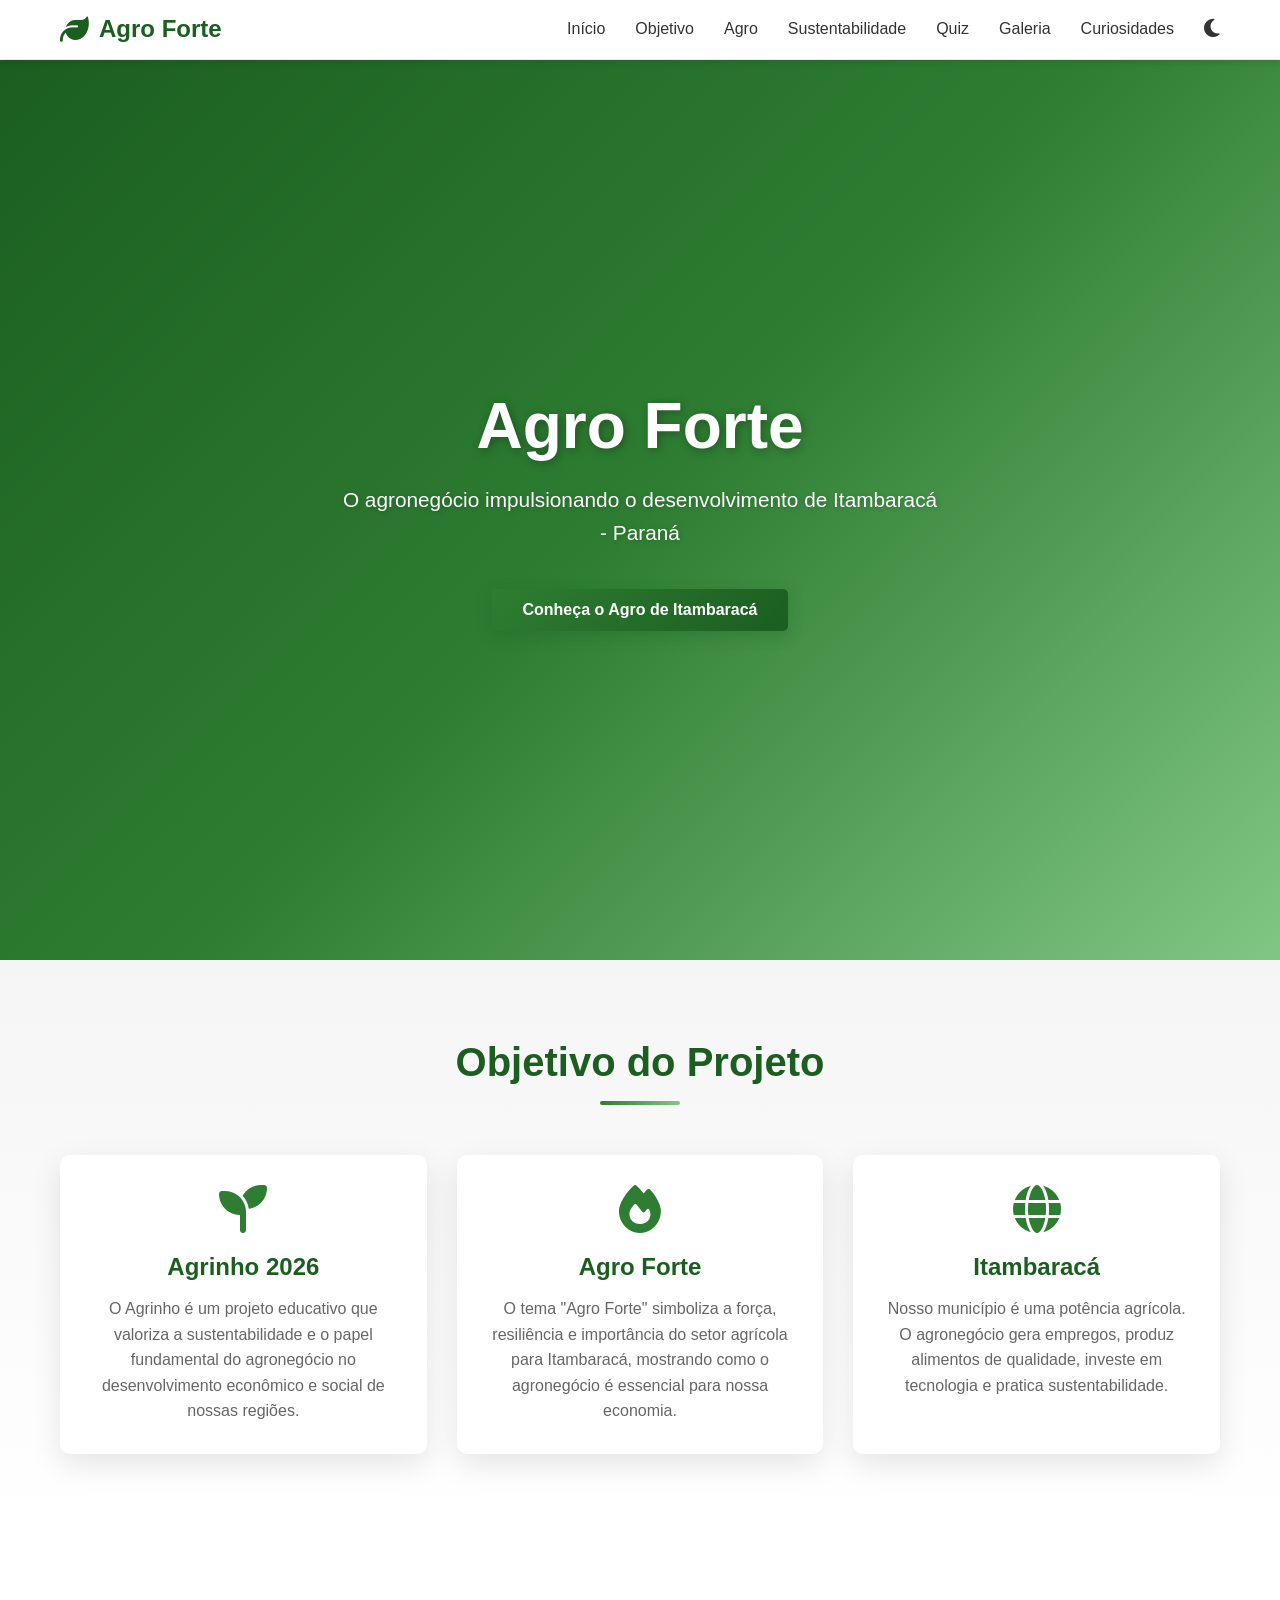
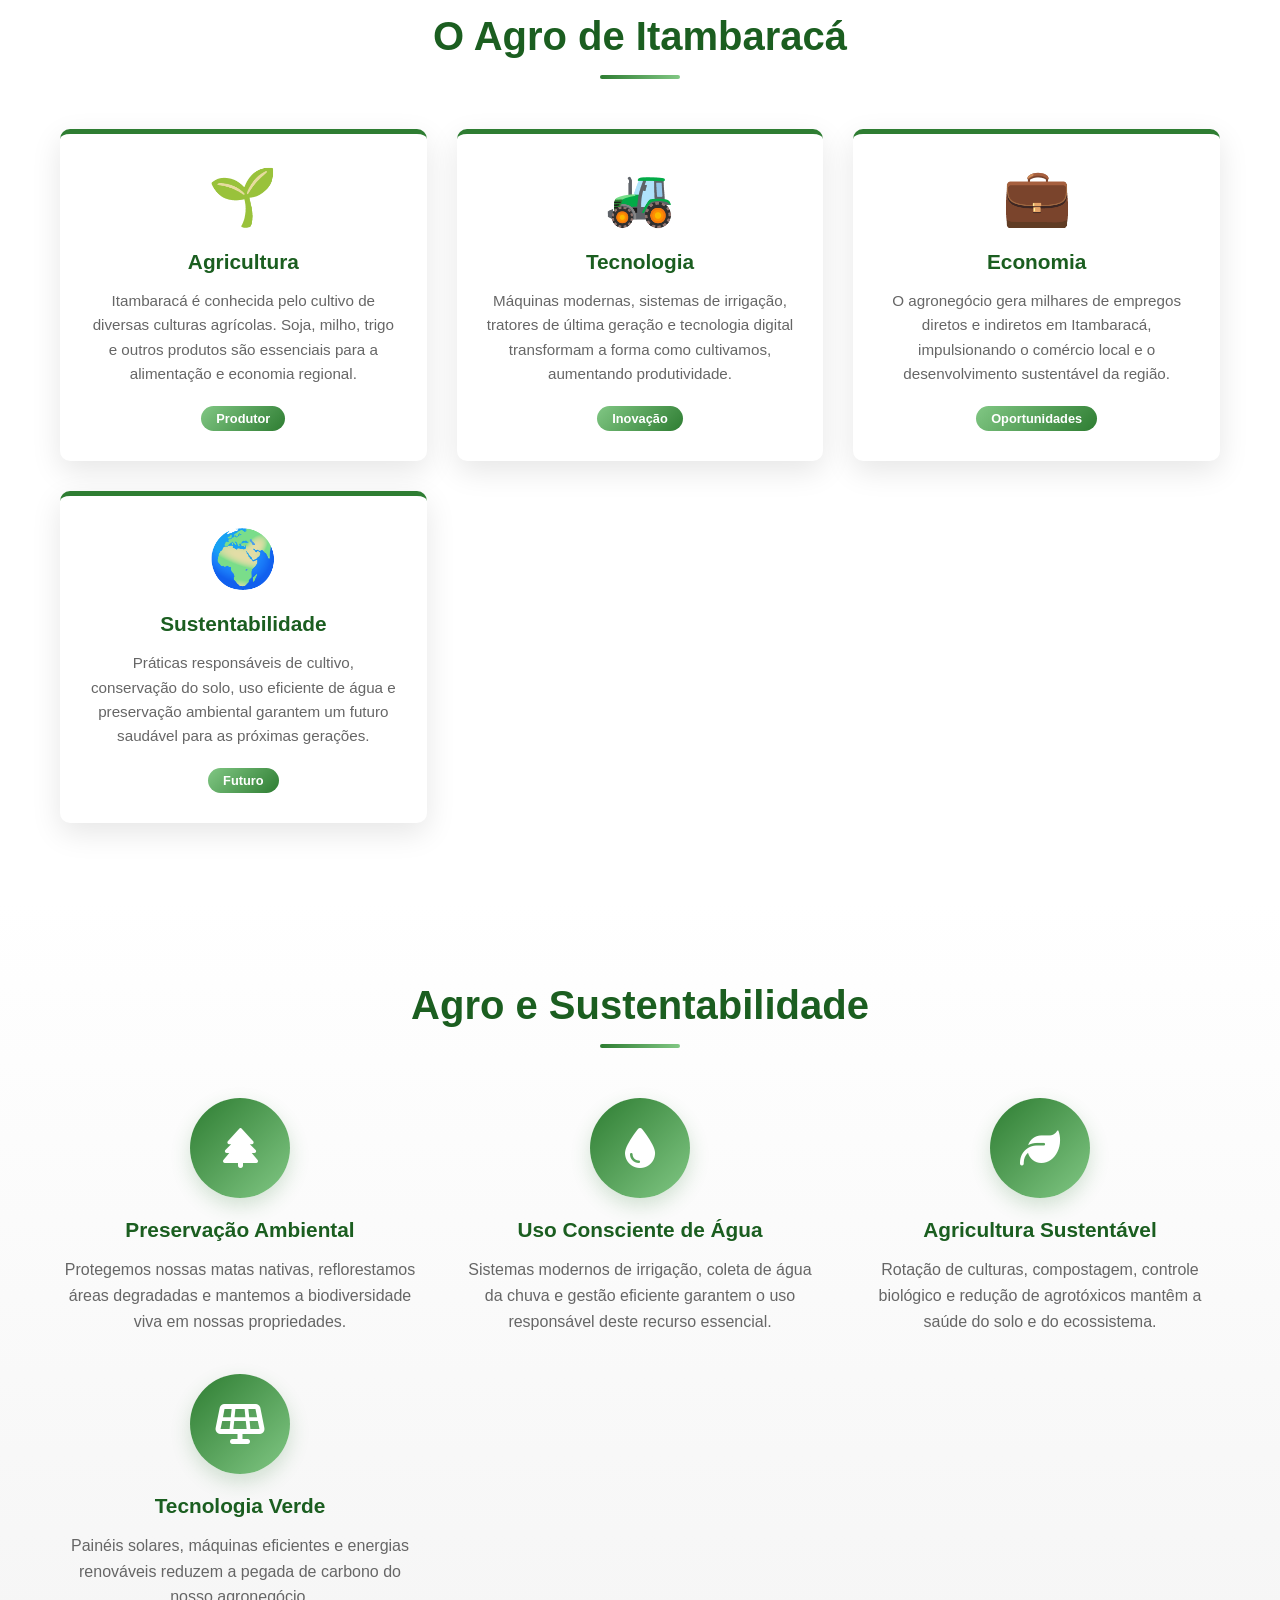
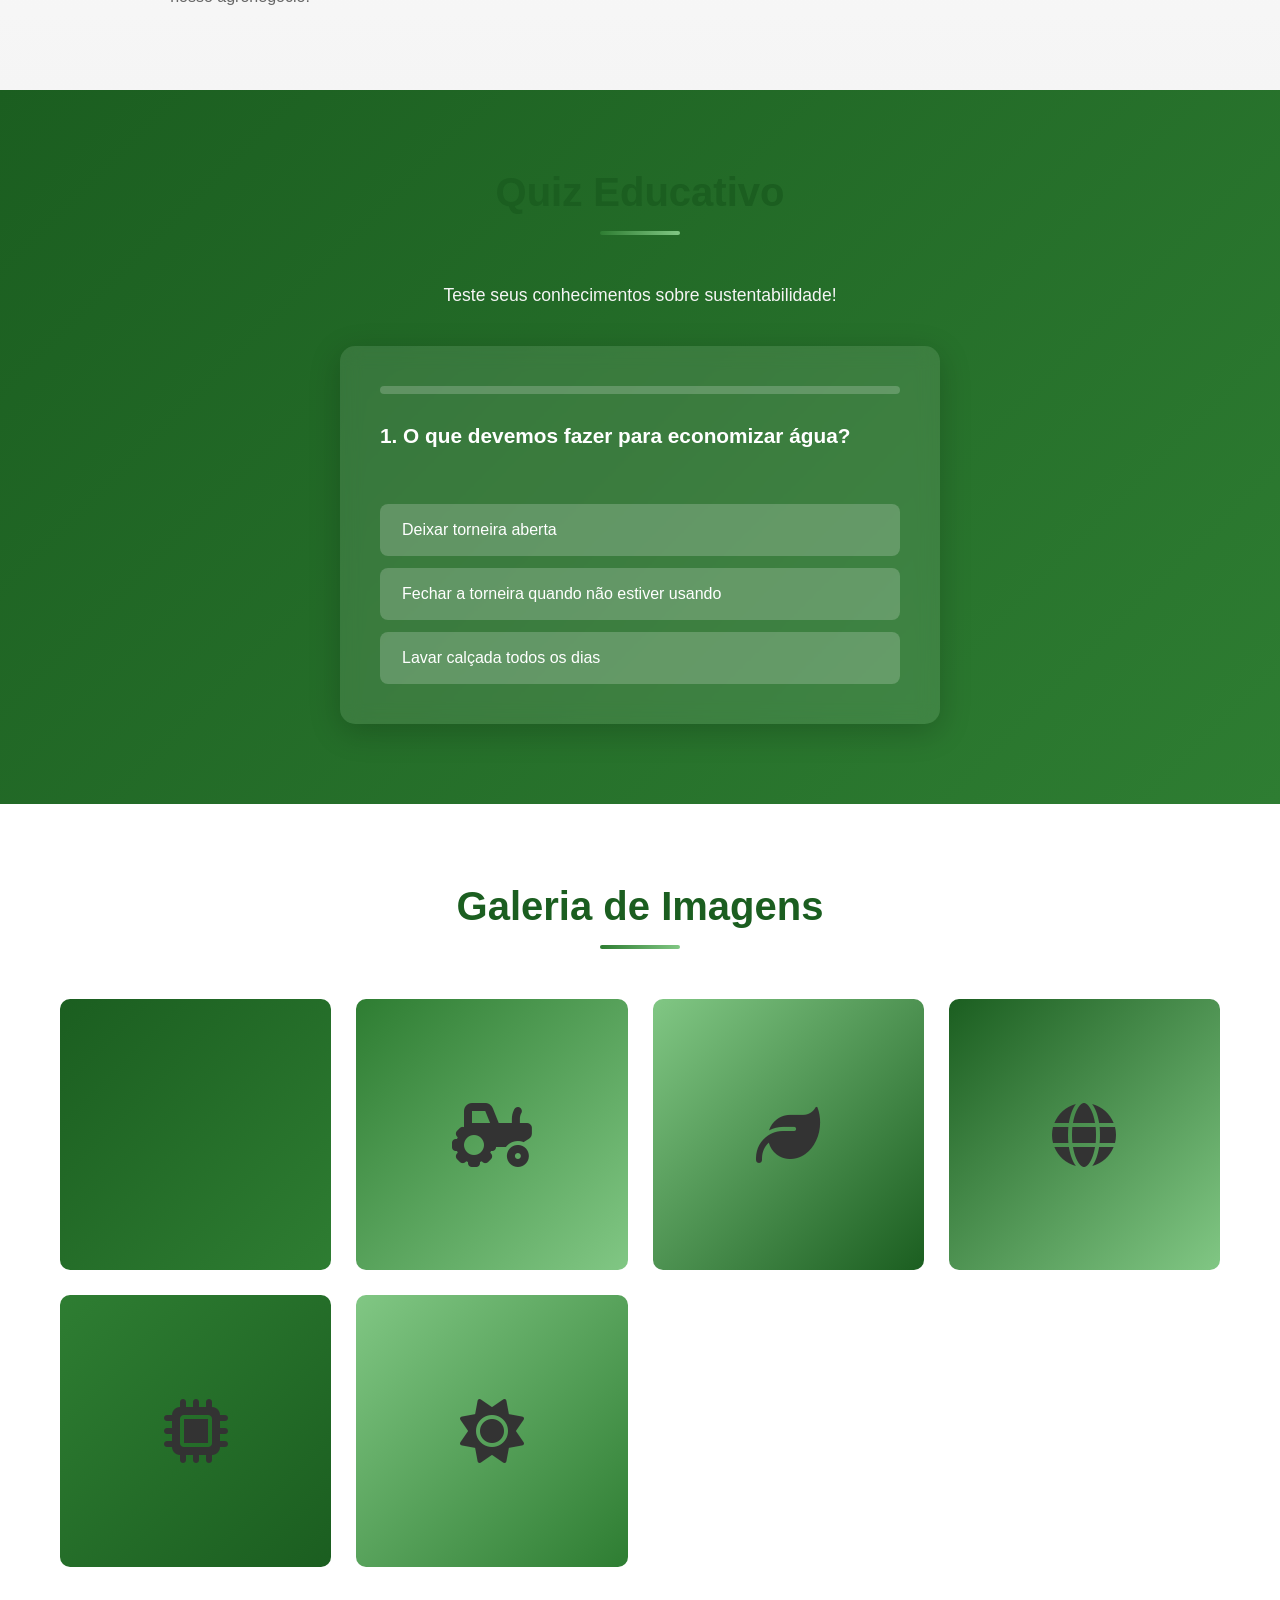
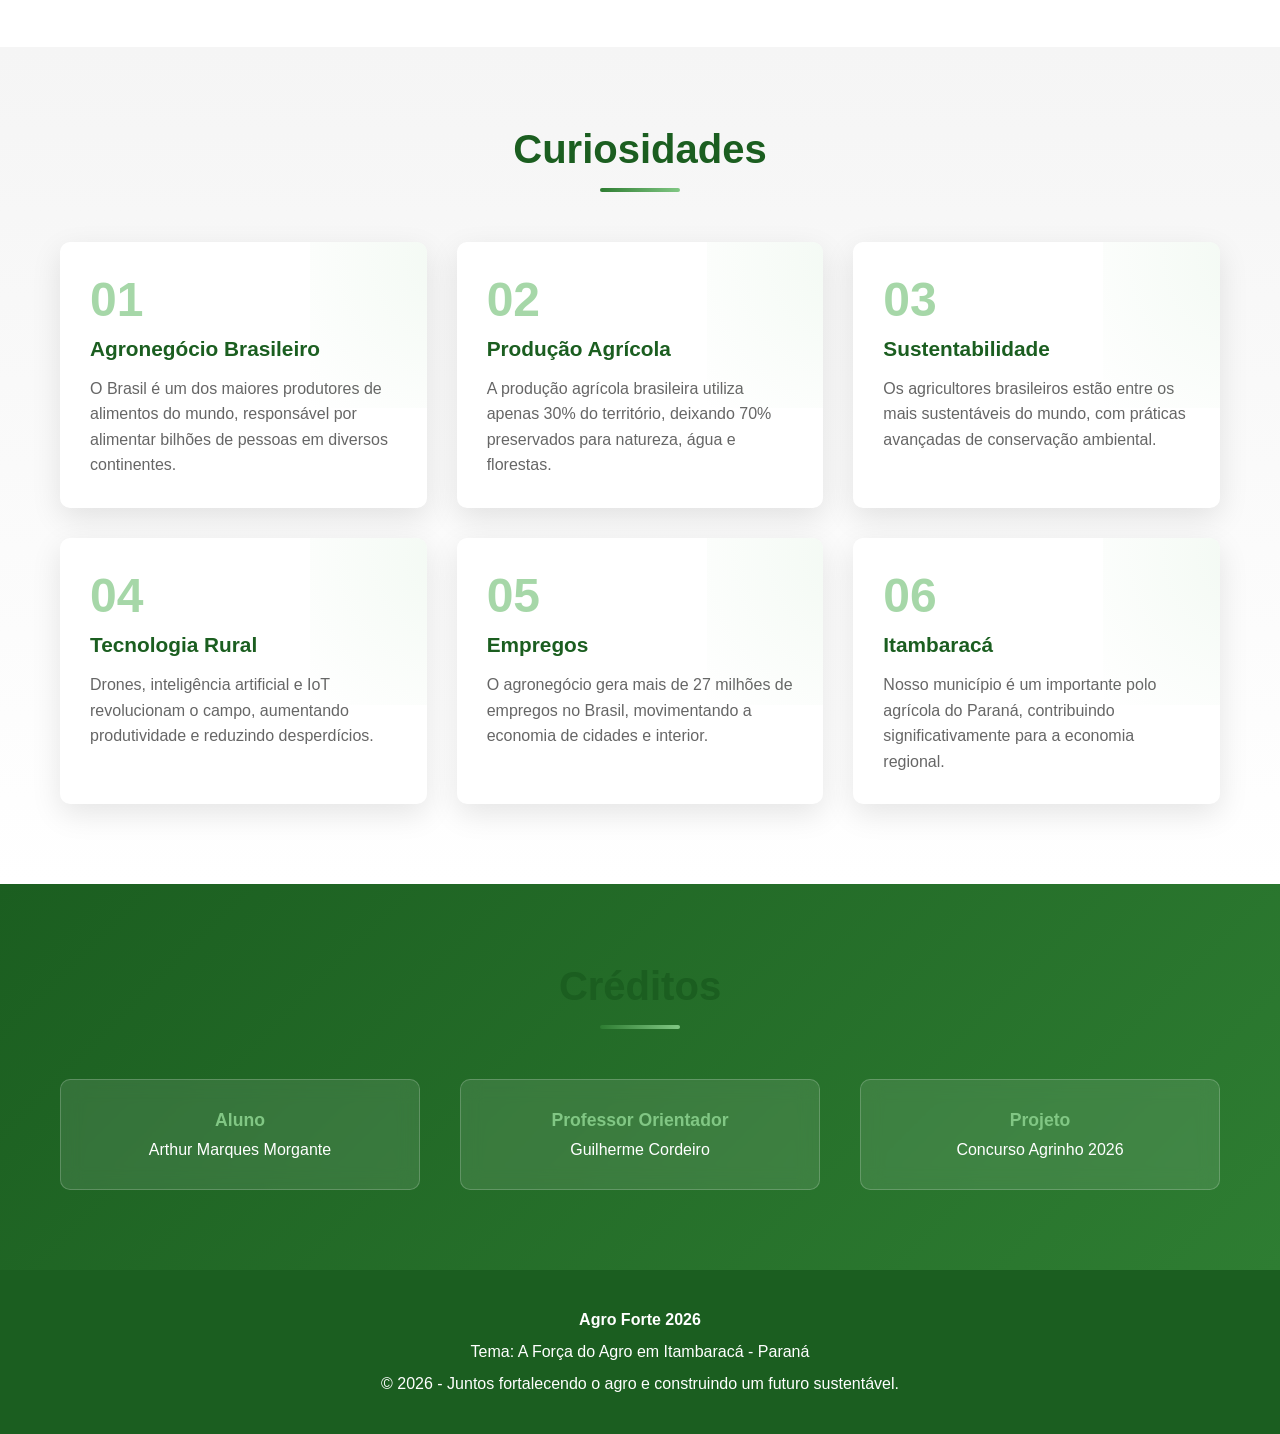
==== commit 5863f872: "Atualizar nome de Arthur Marcos para Arthur Marques Morgante no index.html" ====
--- a/index.html
+++ b/index.html
@@ -280,7 +280,7 @@
             <div class="creditos-content">
                 <div class="credito-item">
                     <h4>Aluno</h4>
-                    <p>Arthur Marcos Morgante</p>
+                    <p>Arthur Marques Morgante</p>
                 </div>
                 <div class="credito-item">
                     <h4>Professor Orientador</h4>
